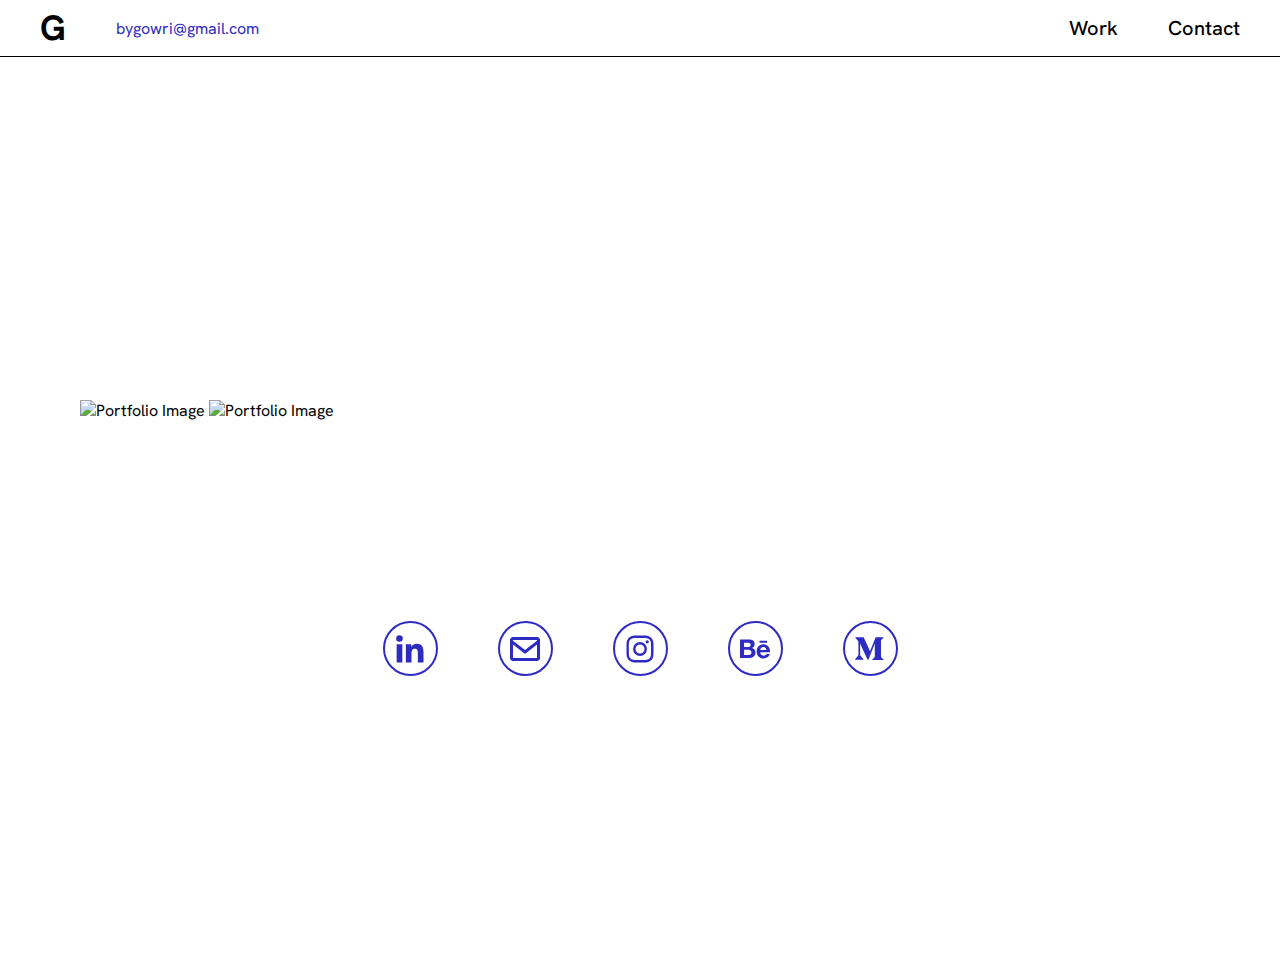
==== Futureartifacts.html @ 72a758ea "Add files via upload" ====
<!DOCTYPE html>
<html>
<head>
    <meta charset="utf-8">
    <title>Gowri</title>
    <meta name="viewport" content="width=device-width, initial-scale=1.0">
    <link rel="stylesheet" href="style.css">
    <link href="https://fonts.googleapis.com/css2?family=Raleway&display=swap" rel="stylesheet">
    <link href='https://unpkg.com/boxicons@2.1.4/css/boxicons.min.css' rel='stylesheet'>
</head>
<body>
<!-- navigation -->
<header>
  <nav class="navbar">
    <div class="max-width">
      <div class="top">
        <div class="lefthome">
          <div class="home"><a href="index.html">G</a></div>
          <div class="mailto"><a href="mailto:bygowri@gmail.com">bygowri@gmail.com</a></div>
          <div class="mailtomobile"><a href="mailto:bygowri@gmail.com">email</a></div>
        </div>
        <a href="#" class="toggle-button">
          <i class="hamburger"><svg xmlns="http://www.w3.org/2000/svg" width="36" height="36" viewBox="0 0 24 24" style="fill: rgba(0, 0, 0, 1);transform: ;msFilter:;"><path d="M4 6h16v2H4zm0 5h16v2H4zm0 5h16v2H4z"></path></svg></i>
        </a>
      </div>
      <ul class="menu">
        <li><a href="#works">Work</a></li>
        <li><a href="#contact">Contact</a></li>
      </ul>
    </div>
  </nav>
</header>

<script src="script.js"></script>

<section class="works" id="works">
  <div class="future-artifacts">
    <div class="misc">
      <img src="portfolioimages/artworks.jpg" alt="Portfolio Image" class="a1">
      <img src="portfolioimages/artworks2.jpg" alt="Portfolio Image" class="a2">
    </div>
  </div>
</section>
<!-- contact section starts here -->
<section class="contact" id="contact">
  <div class="max-width">
      <div class="all-buttonsc">
          <a href="https://www.linkedin.com/in/gowri-s-a887b5228/" target="_blank"><i class="icon"><svg xmlns="http://www.w3.org/2000/svg" width="36" height="36" viewBox="0 0 24 24" style="fill: rgba(46, 43, 195, 1);transform: ;msFilter:;"><circle cx="4.983" cy="5.009" r="2.188"></circle><path d="M9.237 8.855v12.139h3.769v-6.003c0-1.584.298-3.118 2.262-3.118 1.937 0 1.961 1.811 1.961 3.218v5.904H21v-6.657c0-3.27-.704-5.783-4.526-5.783-1.835 0-3.065 1.007-3.568 1.96h-.051v-1.66H9.237zm-6.142 0H6.87v12.139H3.095z"></path></svg></i></a>
          <a href="mailto:bygowri@gmail.com"><i class="icon"><svg xmlns="http://www.w3.org/2000/svg" width="36" height="36" viewBox="0 0 24 24" style="fill: rgba(46, 43, 195, 1);transform: ;msFilter:;"><path d="M20 4H4c-1.103 0-2 .897-2 2v12c0 1.103.897 2 2 2h16c1.103 0 2-.897 2-2V6c0-1.103-.897-2-2-2zm0 2v.511l-8 6.223-8-6.222V6h16zM4 18V9.044l7.386 5.745a.994.994 0 0 0 1.228 0L20 9.044 20.002 18H4z"></path></svg></i></a>
          <a href="https://www.instagram.com/gowri__s/" target="_blank"><i class="icon"><svg xmlns="http://www.w3.org/2000/svg" width="36" height="36" viewBox="0 0 24 24" style="fill: rgba(46, 43, 195, 1);transform: ;msFilter:;"><path d="M11.999 7.377a4.623 4.623 0 1 0 0 9.248 4.623 4.623 0 0 0 0-9.248zm0 7.627a3.004 3.004 0 1 1 0-6.008 3.004 3.004 0 0 1 0 6.008z"></path><circle cx="16.806" cy="7.207" r="1.078"></circle><path d="M20.533 6.111A4.605 4.605 0 0 0 17.9 3.479a6.606 6.606 0 0 0-2.186-.42c-.963-.042-1.268-.054-3.71-.054s-2.755 0-3.71.054a6.554 6.554 0 0 0-2.184.42 4.6 4.6 0 0 0-2.633 2.632 6.585 6.585 0 0 0-.419 2.186c-.043.962-.056 1.267-.056 3.71 0 2.442 0 2.753.056 3.71.015.748.156 1.486.419 2.187a4.61 4.61 0 0 0 2.634 2.632 6.584 6.584 0 0 0 2.185.45c.963.042 1.268.055 3.71.055s2.755 0 3.71-.055a6.615 6.615 0 0 0 2.186-.419 4.613 4.613 0 0 0 2.633-2.633c.263-.7.404-1.438.419-2.186.043-.962.056-1.267.056-3.71s0-2.753-.056-3.71a6.581 6.581 0 0 0-.421-2.217zm-1.218 9.532a5.043 5.043 0 0 1-.311 1.688 2.987 2.987 0 0 1-1.712 1.711 4.985 4.985 0 0 1-1.67.311c-.95.044-1.218.055-3.654.055-2.438 0-2.687 0-3.655-.055a4.96 4.96 0 0 1-1.669-.311 2.985 2.985 0 0 1-1.719-1.711 5.08 5.08 0 0 1-.311-1.669c-.043-.95-.053-1.218-.053-3.654 0-2.437 0-2.686.053-3.655a5.038 5.038 0 0 1 .311-1.687c.305-.789.93-1.41 1.719-1.712a5.01 5.01 0 0 1 1.669-.311c.951-.043 1.218-.055 3.655-.055s2.687 0 3.654.055a4.96 4.96 0 0 1 1.67.311 2.991 2.991 0 0 1 1.712 1.712 5.08 5.08 0 0 1 .311 1.669c.043.951.054 1.218.054 3.655 0 2.436 0 2.698-.043 3.654h-.011z"></path></svg></i></a>
          <a href="https://www.behance.net/gowriii" target="_blank"><i class="icon"><svg xmlns="http://www.w3.org/2000/svg" width="36" height="36" viewBox="0 0 24 24" style="fill: rgba(46, 43, 195, 1);transform: ;msFilter:;"><path d="M7.803 5.731c.589 0 1.119.051 1.605.155.483.103.895.273 1.243.508.343.235.611.547.804.939.187.387.28.871.28 1.443 0 .62-.14 1.138-.421 1.551-.283.414-.7.753-1.256 1.015.757.219 1.318.602 1.69 1.146.374.549.557 1.206.557 1.976 0 .625-.119 1.162-.358 1.613a3.11 3.11 0 0 1-.974 1.114 4.315 4.315 0 0 1-1.399.64 6.287 6.287 0 0 1-1.609.206H2V5.731h5.803zm-.351 4.972c.48 0 .878-.114 1.192-.345.312-.228.463-.604.463-1.119 0-.286-.051-.522-.151-.707a1.114 1.114 0 0 0-.417-.428 1.683 1.683 0 0 0-.597-.215 3.609 3.609 0 0 0-.697-.061H4.71v2.875h2.742zm.151 5.239c.267 0 .521-.023.76-.077.241-.052.455-.136.637-.261.182-.12.332-.283.44-.491.109-.206.162-.475.162-.798 0-.634-.179-1.085-.533-1.358-.355-.27-.831-.404-1.414-.404H4.71v3.39h2.893zm8.565-.041c.367.358.896.538 1.584.538.493 0 .919-.125 1.278-.373.354-.249.57-.515.653-.79h2.155c-.346 1.072-.871 1.838-1.589 2.299-.709.463-1.572.693-2.58.693-.702 0-1.334-.113-1.9-.337a4.033 4.033 0 0 1-1.439-.958 4.37 4.37 0 0 1-.905-1.485 5.433 5.433 0 0 1-.32-1.899c0-.666.111-1.289.329-1.864a4.376 4.376 0 0 1 .934-1.493c.405-.42.885-.751 1.444-.994a4.634 4.634 0 0 1 1.858-.362c.754 0 1.413.146 1.979.44a3.967 3.967 0 0 1 1.39 1.182c.363.493.622 1.058.783 1.691.161.632.217 1.292.171 1.983h-6.431c.001.704.238 1.371.606 1.729zm2.812-4.681c-.291-.322-.783-.496-1.385-.496-.391 0-.714.065-.974.199a1.97 1.97 0 0 0-.62.491 1.772 1.772 0 0 0-.328.628 2.82 2.82 0 0 0-.111.587h3.982c-.058-.624-.272-1.085-.564-1.409zm-3.918-4.663h4.989v1.215h-4.989z"></path></svg></i></a>
          <a href="https://medium.com/@gowri7" target="_blank"><i class="icon"><svg xmlns="http://www.w3.org/2000/svg" width="36" height="36" viewBox="0 0 24 24" style="fill: rgba(46, 43, 195, 1);transform: ;msFilter:;"><path d="M4.285 7.269a.733.733 0 0 0-.24-.619l-1.77-2.133v-.32h5.498l4.25 9.32 3.736-9.32H21v.319l-1.515 1.451a.45.45 0 0 0-.168.425v10.666a.448.448 0 0 0 .168.425l1.479 1.451v.319h-7.436v-.319l1.529-1.487c.152-.15.152-.195.152-.424V8.401L10.95 19.218h-.575L5.417 8.401v7.249c-.041.305.06.612.275.833L7.684 18.9v.319H2.036V18.9l1.992-2.417a.971.971 0 0 0 .257-.833V7.269z"></path></svg></i></a>
      </div>
  </div>
</section>
</body>
</html>
---- style.css ----
@import url('https://fonts.googleapis.com/css2?family=Hanken+Grotesk&display=swap');
.body {
  font-family: 'Hanken Grotesk', sans-serif;
}
* {
  margin: 0;
  padding: 0;
  box-sizing: border-box;
  text-decoration: none;
}


/* navbar styling */
.navbar {
  position: fixed;
  top: 0;
  width: 100%;
  padding: 10px 60px; /* Add padding to the sides */
  background-color: white;
  font-family: 'Hanken Grotesk', sans-serif;
  z-index: 3; /* Add a higher z-index value */
  border-bottom: black solid 1px;
}

.navbar .max-width {
  display: flex;
  flex-direction: row;
  align-items: center;
  justify-content: center;
  padding: 0%;
}

.navbar .top {
  display: flex;
  width: 100%;
  align-items: center;
  justify-content: space-between;
}
.top .lefthome{
  display: inline-flex;
  align-items: center;
}
.home{
  display: inline-flex;
}
.navbar .home a {
  font-size: 35px;
  font-weight: 700;
  color: black;
  cursor: pointer;
  margin-right: 50px;
}
.mailto a{
  text-decoration: none;
  color: #2E2BC3;
}
.mailtomobile{
  display: none;
}
.navbar .menu {
  display: flex;
  flex-direction: row;
  align-items: center;
}

.navbar .menu li {
  list-style: none;
}

.navbar .menu li a {
  color: black;
  font-size: 20px;
  font-weight: 500;
  text-decoration: none;
}

/* home transition*/
.navbar .home a:hover {
  color: #2E2BC3;
}

.navbar .home a:active {
  color: #2E2BC3;
}

.navbar .menu li {
  list-style: none;
  display: inline-block;
  align-items: center;
  position: relative;
}

.navbar .menu li a {
  color: black;
  font-size: 20px;
  font-weight: 500;
  margin-left: 50px;
  position: relative;
}

/* menu transition */
/* .navbar .menu li::after {
  content: '';
  height: 3px;
  width: 0%;
  background-color: #2E2BC3;
  position: absolute;
  left: 0%;
  bottom: -5px;
  transition: 0.5s;
}

.navbar .menu li:hover:after {
  width: 100%;
}

.navbar .menu li:active:after {
  width: 100%;
} */

/* mobile */
/* Position toggle button on the right */
.toggle-button {
  display: none;
  flex-direction: column;
  justify-content: space-between;
}


@media (max-width: 1000px) {
  .toggle-button {
    display: flex;
  }

  .navbar {
    padding: 5px 20px; /* Add padding to the sides */
    align-items: center;
  }
  .navbar .top .lefthome{
    width: 100%;
    justify-content: space-between;
    padding-right: 20px;
  }
  .navbar .home a {
    font-size: 32px;
    font-weight: 700;
    color: black !important;
    cursor: pointer;
  }
  .navbar .home a {
    margin-right: 30px;
  }
  .mailto{
    display: none;
  }
  /* .mailtomobile{
    display: block;
  } */

  .navbar .menu {
    display: none;
    flex-direction: column;
    align-items: center;
    margin: 0px;
    width: 100%;
    height: 100vh; /* Adjust the height as needed */
    justify-content: center;
  }
  .navbar .menu li{
    margin: 40px;
  }
  .navbar .menu li a{
    font-size: 26px;
    margin: 0%;
  }

  .navbar .max-width {
    flex-direction: column;
    justify-content: space-between;
    max-width: 100%;

  }
  .menu.active{
    display: flex;
  }
  #homepage {
    display: block;
    margin-top: 20px; /* Adjust spacing as needed */
  }
  
}
/* tablet */
@media (min-width: 1001px) and (max-width: 1700px) {
    .navbar {
        padding: 5px 40px; /* Add padding to the sides */
      }
}

/* home styling*/
.homepage{
    padding-left: 200px;
    padding-right: 200px;
    font-family: 'Hanken Grotesk', sans-serif;
    max-width: 100%;
    
}
.homepage .container{
    display: flex;
    justify-content: space-between;
    max-width: 100%;
    padding-top: 20px;
}
.left-side{
    max-width: 50%;
    padding-top: 300px;
    padding-right: 80px;
}
.left-side .all-text .text-1{
    font-size: 24px;
    font-weight: 500;
    margin-bottom: 10px;
}
.left-side .all-text .text-2{
    font-size: 70px;
    font-weight: 500;
}
.left-side .all-text .text-2 span{
    font-weight: 700;
}
.left-side .all-text .text-3{
    font-size: 26px;
    font-weight: 600;
    margin-bottom: 25px;
}
.left-side .all-text .text-4{
    font-size: 24px;
    font-weight: 500;
}
/*buttons*/
.all-buttons{
    padding-top: 30px;
    justify-content: space-between;
    display: inline-flex;
    align-items: center;
    width: 55%;
    top: 0;
    z-index: 100;
}
.resume-button {
    display: inline-block;
    padding: 10px 20px;
    font-size: 20px;
    background-color:#2E2BC3;
    color: white;
    text-decoration: none;
    border-radius: 2px;
    font-weight: 500;
}
.all-buttons .social{
    list-style: none;
    display: inline-block;
    align-items: center;
    background-color: white;
}
.all-buttons .social a{
    margin: 0 35px;
}
.container .right-side{
    max-width: 50%;
    padding-top: 50px;
}
.container .right-side img{
    width: 100%;
    height: auto;
    max-width: 100%;
}
.image-wrapper {
  position: relative;
  display: inline-block;
  z-index: 1; /* Add this line */
}
.second-image{
  display: none;
}
.hover-image {
  position: absolute;
  top: 0;
  left: 0;
  opacity: 0;
  transition: opacity 0.3s ease-in-out;
  z-index: 2; /* Add this line */
}

.image-wrapper:hover .hover-image {
  opacity: 1;
}



/* mobile */
@media (max-width: 1000px) {
    /* Reversed layout for mobile devices */
    .homepage{
        padding-left: 20px;
        padding-right: 20px;
    }
    .homepage .container {
      flex-direction: column-reverse;
      align-items: center;
      justify-content: center;
    }
    
    .left-side {
      padding-top: 0;
      padding-right: 0;
      max-width: 100%;
    }
    
    .left-side .all-text,
    .left-side .all-buttons {
      width: 100%;
    }
    .left-side .all-text .text-2{
      font-size: 40px;
      font-weight: 500;
    }
    .left-side .all-text .text-3{
      font-size: 24px;
      font-weight: 600;
      margin-bottom: 25px;
  }
    .all-buttons {
        padding-top: 30px;
        padding-bottom: 30px;
        justify-content: center;
    }
    .all-buttons .social{
        display: none;
    }
    .all-text .text-1{
        text-align: center;
    }
    .all-text .text-2{
        text-align: center;
        margin-bottom: 10px;        
    }
    .all-text .text-3{
        text-align: center;
    }
    .left-side .all-text .text-4{
        font-size: 20px;
        font-weight: 500;
    }
    .container .right-side {
      max-width: 100%;
      margin-bottom: 10px;
    }
    .first-image{
      display: none;
    }
    .hover-image{
      display: none;
    }
    .second-image{
      display: block;
    }

  }
/* tablet */
@media (min-width: 1001px) and (max-width: 1700px) {
    .homepage {
      padding-left: 40px;
      padding-right: 40px;
    }
    .left-side{
        max-width: 50%;
        padding-top: 200px;
        padding-right: 80px;
    }
    .all-buttons .social{
        display: none;
    }
    .left-side .all-text .text-4{
        font-size: 20px;
        font-weight: 500;
    }
  }

/*works section styling*/
.works{
    padding-top: 150px;
    padding-left: 200px;
    padding-right: 200px;
    padding-bottom: 100px;
}
.works .max-width{
    font-family: 'Hanken Grotesk',sans-serif;
    max-width: 100%;
    padding: 0%;
}
.works .max-width .text-2{
    font-size: 40px;
    font-weight: 400;
    margin-bottom: 200px;
}
.works .topic-1{
    background-color: white;
}
.works .works-container{
    display: flex;
    justify-content: space-between;
    margin-bottom: 50px;
    
}
.works .description{
    max-width: 50%;
}
.description .decathlon img{
    max-width: 100%;
    padding-right: 40px;
}
.works .text-and-buttons{
    max-width: 50%;
}
.text-container h1{
    font-size: 30px;
    font-weight: 600;
    margin-bottom: 20px;
    padding-top: 0px;
}
.text-container p{
    font-size: 24px;
    font-weight: 400;
}
.text-container p span{
    font-size: 24px;
    font-weight: 600;
}
.read-behance {
    display: inline-block;
    margin-top: 0px;
    margin-right: 30px;
}
.reading-buttons .read-behance a {
    display: inline-block;
    padding: 8px 20px;
    font-size: 20px;
    border: #2E2BC3 2px solid;
    color: #2E2BC3; /* Update the default font color */
    text-decoration: none;
    border-radius: 2px;
    font-weight: 500;
  }
.works .work-2{
    background-color: bisque;
}

.max-width {
  max-width: 100%;
  margin: 0 auto;
  padding: 0 20px;
}

.image-grid {
  display: grid;
  grid-template-columns: repeat(2, 1fr); /* Two columns with equal width */
  grid-gap: 20px; /* Spacing between images */
}

.image-grid img {
  max-width: 100%; /* Make sure images fit within their container */
  height: auto; /* Maintain aspect ratio */
}
/* mobile */
@media screen and (min-width: 320px) and (max-width: 347px) {
    .read-behance {
      margin-right: 10px; /* Decrease the right margin */
    }
  }
@media (max-width: 1000px) {
    .works{
        padding-top: 100px;
        padding-left: 20px;
        padding-right: 20px;
        padding-bottom: 30px;
    }
    .works .works-container{
        margin-bottom: 100px;
        
    }
    .works .description{
        max-width: 100%;
    }
    .works .text-and-buttons{
        max-width: 100%;
    }
    .works .max-width .text-2{
        font-size: 30px;
        font-weight: 400;
        margin-bottom: 80px;
    }
    .works .works-container{
        flex-direction: column;
        
    }
    .description .decathlon img{
        max-width: 100%;
        padding: 0px;
    }
    .text-container h1{
        font-size: 30px;
        font-weight: 600;
        margin-bottom: 20px;
        padding-top: 20px;
    }
    .text-container p{
        font-size: 20px;
        font-weight: 400;
    }
    .text-container p span{
        font-size: 20px;
        font-weight: 600;
    }
    .read-behance {
      margin-top: 0px;
    }

}
/* tablet */
@media screen and (min-width: 1001px) and (max-width: 1218px) {
    .read-behance {
      margin-right: 10px; /* Decrease the right margin */
    }
  }
@media (min-width: 1001px) and (max-width: 1700px){
    .works{
        padding-top: 200px;
        padding-left: 40px;
        padding-right: 40px;
        padding-bottom: 0px;
    }
    .works .works-container{
        margin-bottom: 100px;
        
    }
    .works .max-width .text-2{
        font-size: 30px;
        font-weight: 400;
        margin-bottom: 80px;
    }
    .description .decathlon img{
        max-width: 100%;
        padding-right: 10px;
    }
    .text-container h1{
        font-size: 30px;
        font-weight: 600;
        margin-bottom: 20px;
        padding-top: 20px;
    }
    .text-container p{
        font-size: 20px;
        font-weight: 400;
    }
    .text-container p span{
        font-size: 20px;
        font-weight: 600;
    }
    
}
/*misc section styling*/
.misc{
    padding-top: 150px;
    padding-left: 200px;
    padding-right: 200px;
    padding-bottom: 100px;
    font-family: 'Hanken Grotesk', sans-serif;
}
.misc .max-width{
    max-width: 100%;
    padding: 0%;
}
.misc .text-2{
    font-size: 40px;
    font-weight: 400;
    margin-bottom: 200px;
    height: auto;
}
.all-images img {
    max-width: 100% !important;
    height: auto;
  }
/* mobile  */
@media (max-width: 1000px) {
    .misc{
        padding-top: 100px;
        padding-left: 20px;
        padding-right: 20px;
        padding-bottom: 30px;
    }
    .misc .max-width .text-2{
        font-size: 30px;
        font-weight: 400;
        margin-bottom: 80px;
    }
}
/* tablet */
@media (min-width: 1001px) and (max-width: 1700px) {
    .misc{
        padding-top: 200px;
        padding-left: 40px;
        padding-right: 40px;
        padding-bottom: 0px;
    }
    .misc .max-width .text-2{
        font-size: 30px;
        font-weight: 400;
        margin-bottom: 80px;
    }
}
  
/*about section styling*/
.about{
    padding-top: 150px;
    padding-left: 200px;
    padding-right: 200px;
    padding-bottom: 100px;
}
.about .max-width{
    font-family: 'Hanken Grotesk', sans-serif;
    max-width: 100%;
    padding: 0%;
}
.about .max-width .text-2{
    font-size: 40px;
    font-weight: 400;
    margin-bottom: 200px;
}
.about-description{
    display: flex;
    justify-content: space-between;
    align-items: center;
}
.about-description .para{
    padding-right: 100px;
    font-size: 24px;
    font-weight: 400;
    max-width: 100%;
}
p{
  margin-bottom: 20px;
}
.photo img{
  max-width: 100%;
}
/* mobile */
@media (max-width: 1000px) {
    .about{
        padding-top: 100px;
        padding-left: 20px;
        padding-right: 20px;
        padding-bottom: 30px;
    }
    .about .max-width .text-2{
        font-size: 30px;
        font-weight: 400;
        margin-bottom: 80px;
    }
    .about-description{
        flex-direction: column;
    }
    .about-description .para{
        padding: 0%;
        font-size: 20px;
        font-weight: 400;
        margin-bottom: 40px;
    }
}
/* tablet */
@media (min-width: 1001px) and (max-width: 1700px) {
    .about{
        padding-top: 200px;
        padding-left: 40px;
        padding-right: 40px;
        padding-bottom: 0px;
    }
    .about .max-width .text-2{
        font-size: 30px;
        font-weight: 400;
        margin-bottom: 80px;
    }
    .about-description .para{
        padding: 0%;
        font-size: 20px;
        font-weight: 400;
        margin-bottom: 40px;
        margin-right: 20px;
    }
}

/* contact styling*/
.contact{
    max-width: 100%;
    padding-top: 150px;
    padding-left: 200px;
    padding-right: 200px;
    padding-bottom: 400px;
}
.contact .max-width{
    font-family: 'Hanken Grotesk', sans-serif;
    padding: 0%;
}
.contact .text-2{
    font-size: 40px;
    font-weight: 400;
    margin-bottom: 270px;
}
.contact .all-buttonsc{
    display: flex;
    justify-content: center;
    gap: 60px;
    max-width: 100%;
}
/* CSS code for blue outline circle with white icon on hover */
.icon {
    display: flex;
    justify-content: center;
    align-items: center;
    width: 55px; /* Adjust the size as needed */
    height: 55px; /* Adjust the size as needed */
    border: 2px solid #2E2BC3; /* Adjust the border color */
    border-radius: 50%; /* Make it a circle */
    text-align: center;
    transition: all 0.3s ease; /* Add smooth transition effect */
  }
  
  .icon svg {
    fill: #2E2BC3; /* Set the default fill color to blue */
  }
  
  .icon:hover {
    background-color: #2E2BC3; /* Change the background color to blue on hover */
    border-color: #2E2BC3; /* Change the border color to blue on hover */
  }
  
  .icon:hover svg {
    fill: white !important; /* Change the icon color to white on hover */
  }
/* mobile */
@media screen and (max-width: 420px) {
    .contact .all-buttonsc {
      flex-direction: column; /* Stack icons vertically */
      align-items: center; /* Center the icons horizontally */
    }
    
    .contact .all-buttonsc .icon {
      margin-bottom: 20px; /* Add some spacing between icons */
    }
    
    .contact .all-buttonsc .icon:last-child {
      margin-bottom: 0; /* Remove bottom margin from the last icon */
    }
  }
  
  @media (max-width: 1000px) {
    .contact {
      padding-top: 100px;
      padding-left: 20px;
      padding-right: 20px;
      padding-bottom: 80px;
    }
    
    .contact .max-width .text-2 {
      font-size: 30px;
      font-weight: 400;
      margin-bottom: 80px;
    }
    
    .contact .all-buttonsc {
      display: flex;
      justify-content: center;
      gap: 30px;
      max-width: 100%;
    }
  }
/* tablet */
@media (min-width: 1001px) and (max-width: 1700px) {
    .contact {
        padding-top: 200px;
        padding-left: 40px;
        padding-right: 40px;
        padding-bottom: 300px;;
      }
      
      .contact .max-width .text-2 {
        font-size: 30px;
        font-weight: 400;
        margin-bottom: 250px;
      }
}
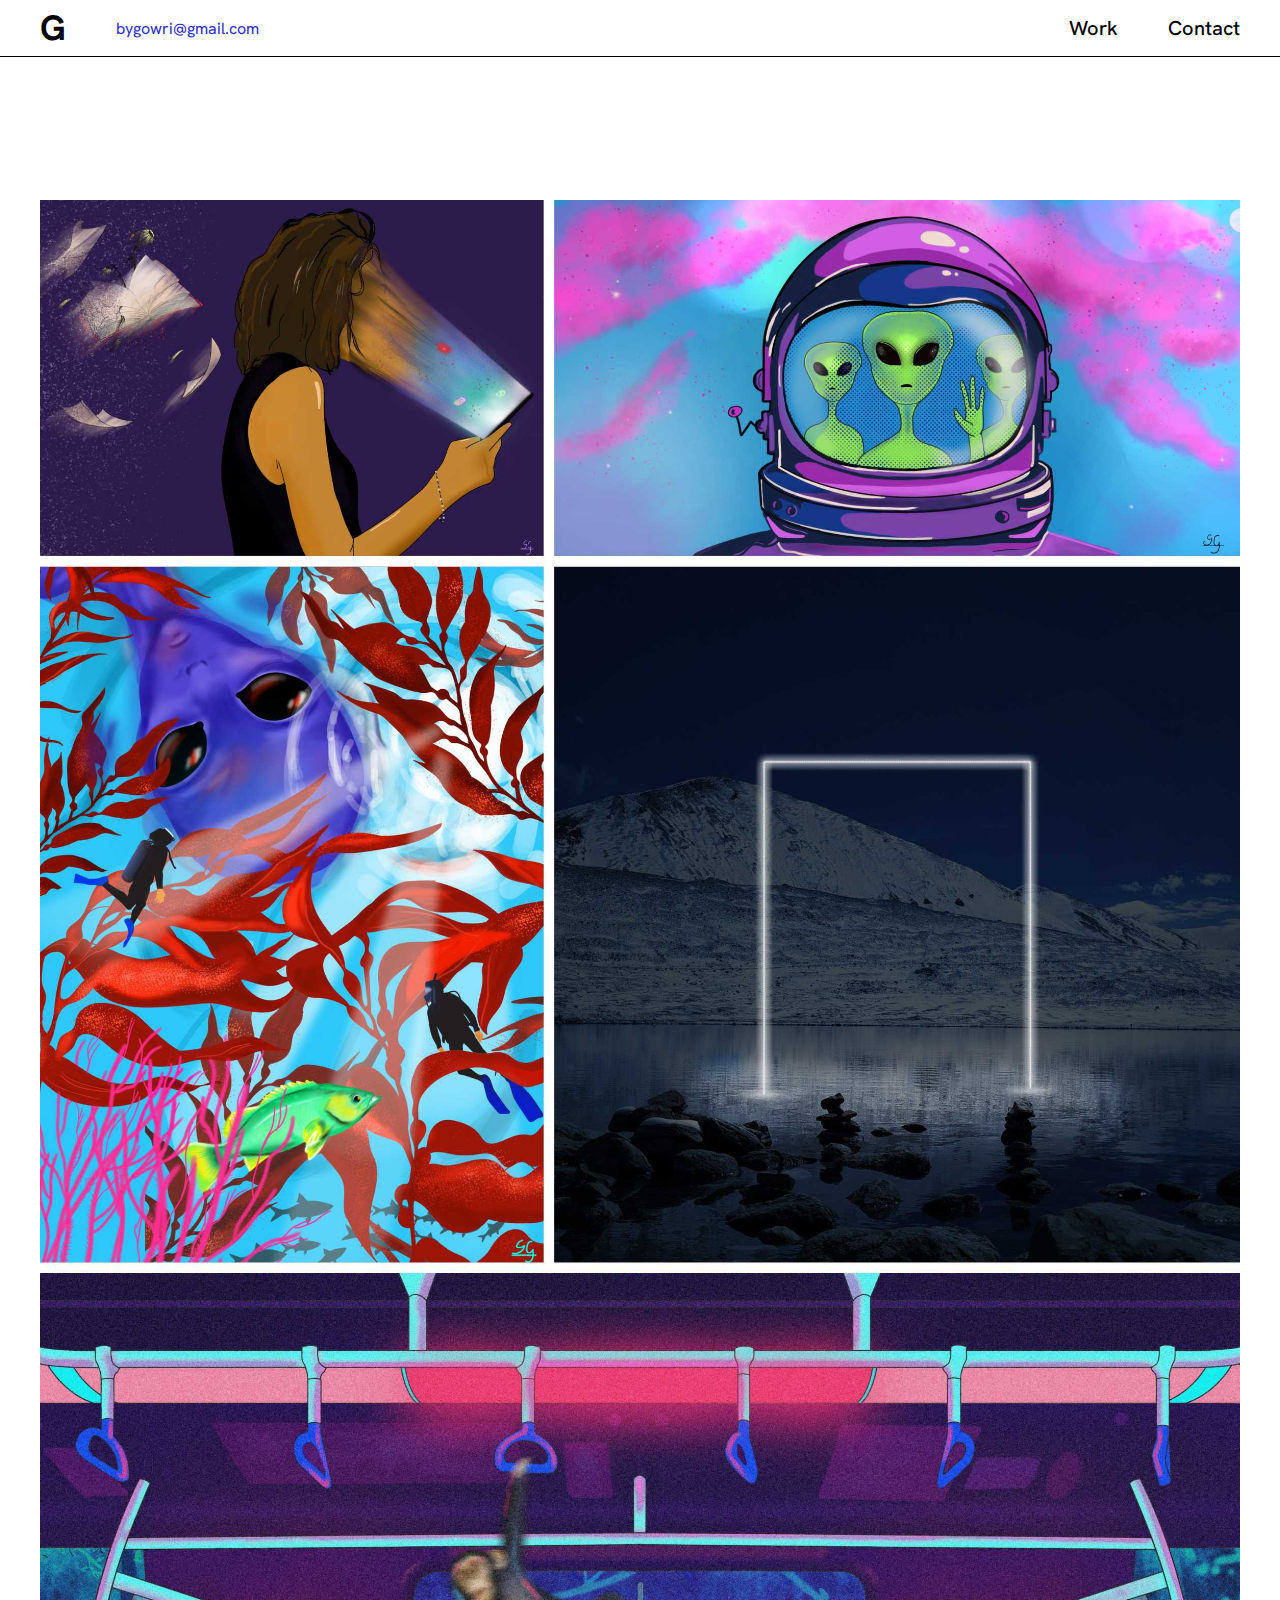
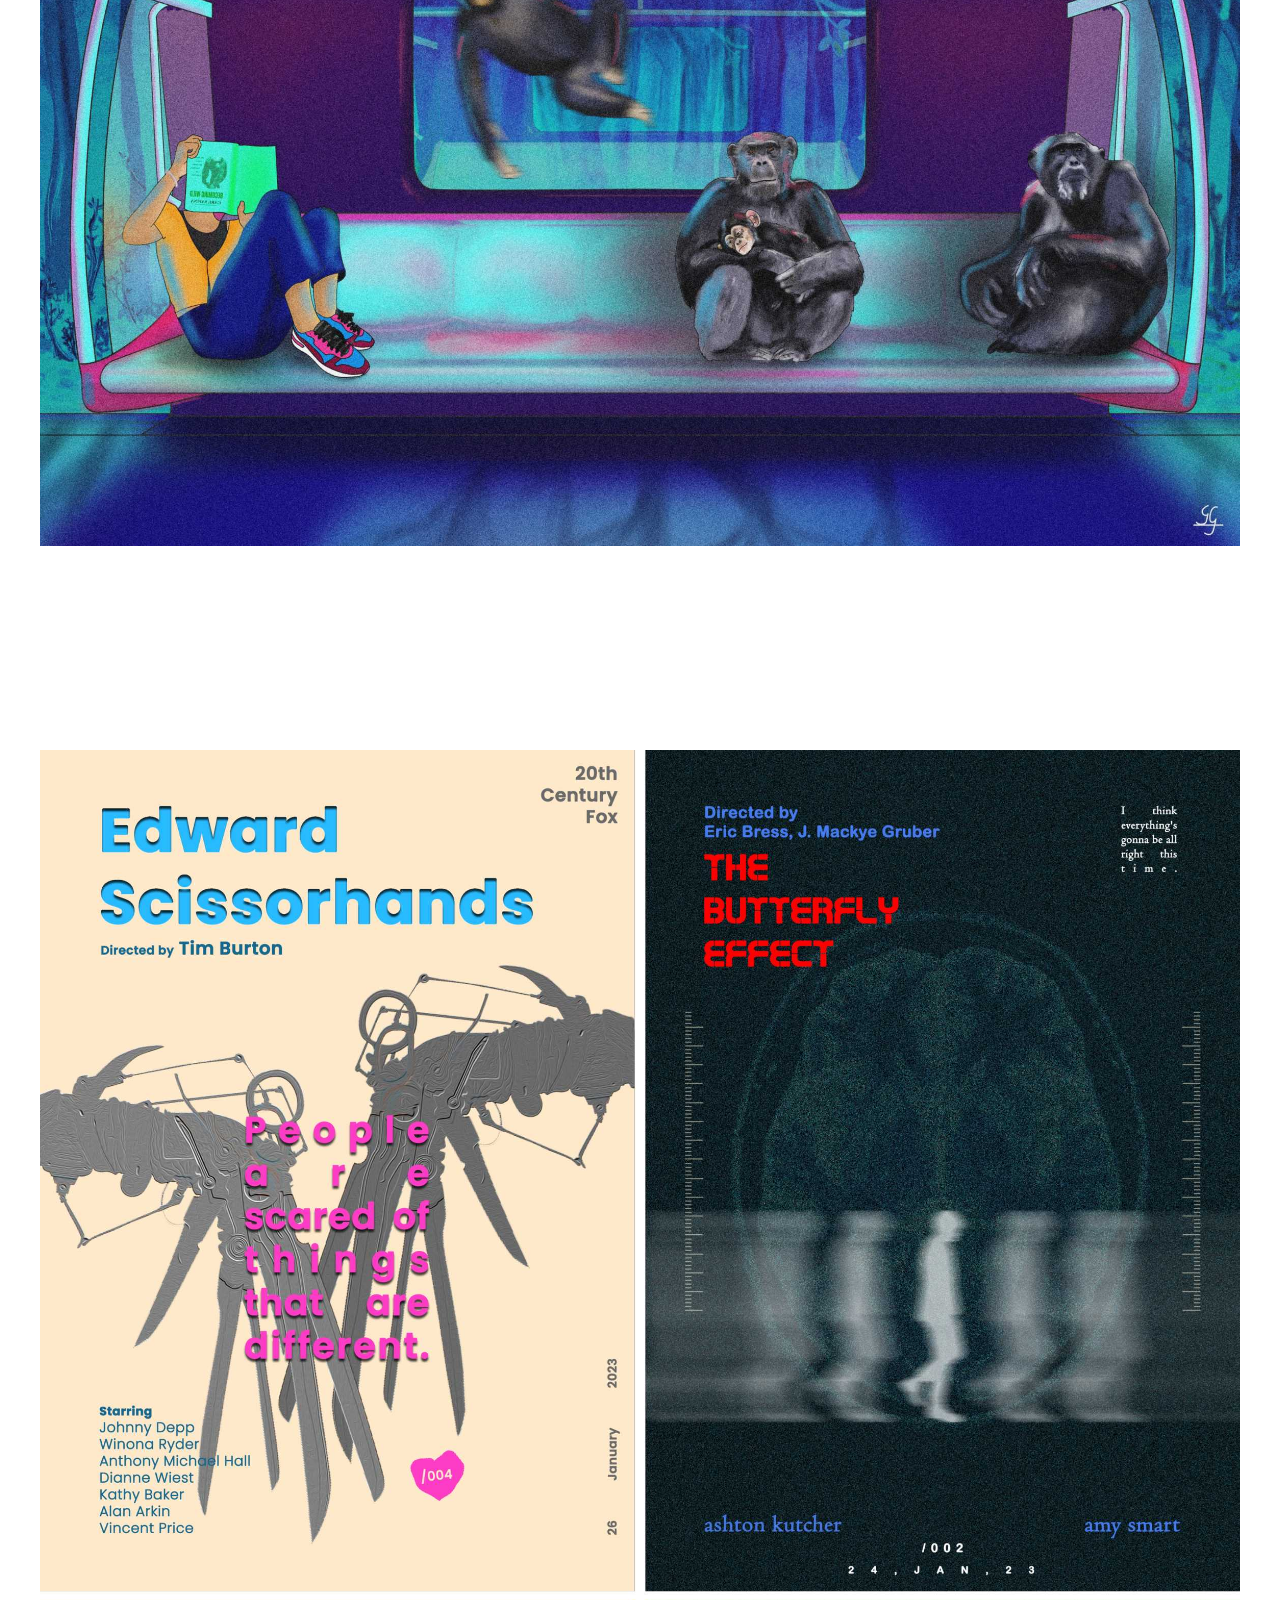
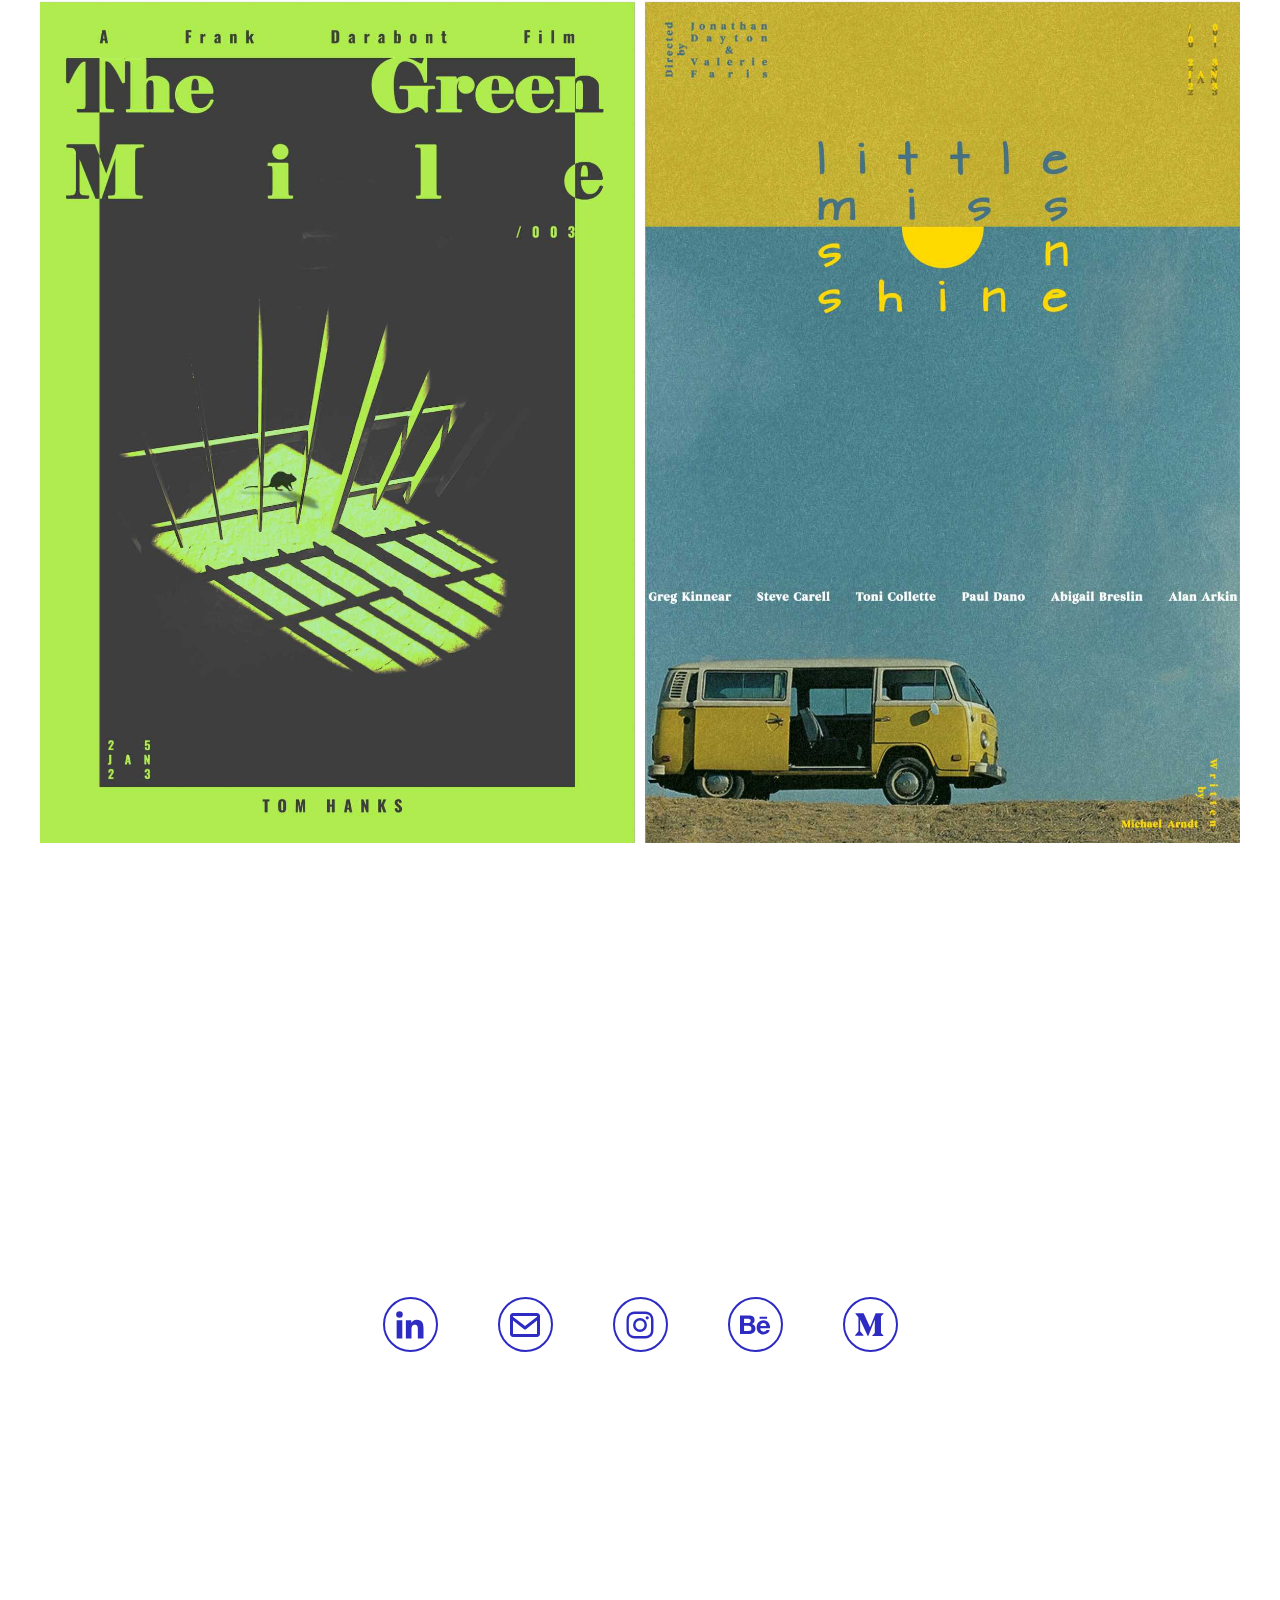
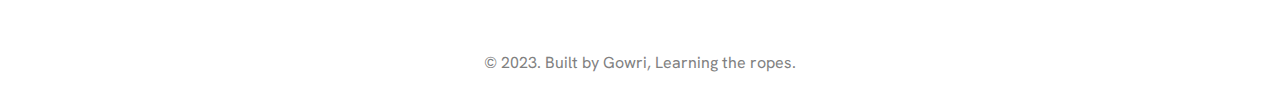
==== commit 51239fd4: "footer for other works" ====
--- a/Futureartifacts.html
+++ b/Futureartifacts.html
@@ -54,4 +54,7 @@
   </div>
 </section>
 </body>
+<footer>
+  <p>&copy; 2023. Built by Gowri, Learning the ropes.</p>
+</footer>
 </html>--- a/style.css
+++ b/style.css
@@ -8,7 +8,6 @@
   box-sizing: border-box;
   text-decoration: none;
 }
-
 
 /* navbar styling */
 .navbar {
@@ -16,7 +15,7 @@
   top: 0;
   width: 100%;
   padding: 10px 60px; /* Add padding to the sides */
-  background-color: white;
+  background-color: #ffffff;
   font-family: 'Hanken Grotesk', sans-serif;
   z-index: 3; /* Add a higher z-index value */
   border-bottom: black solid 1px;
@@ -98,26 +97,6 @@
   position: relative;
 }
 
-/* menu transition */
-/* .navbar .menu li::after {
-  content: '';
-  height: 3px;
-  width: 0%;
-  background-color: #2E2BC3;
-  position: absolute;
-  left: 0%;
-  bottom: -5px;
-  transition: 0.5s;
-}
-
-.navbar .menu li:hover:after {
-  width: 100%;
-}
-
-.navbar .menu li:active:after {
-  width: 100%;
-} */
-
 /* mobile */
 /* Position toggle button on the right */
 .toggle-button {
@@ -153,9 +132,6 @@
   .mailto{
     display: none;
   }
-  /* .mailtomobile{
-    display: block;
-  } */
 
   .navbar .menu {
     display: none;
@@ -202,6 +178,7 @@
     padding-right: 200px;
     font-family: 'Hanken Grotesk', sans-serif;
     max-width: 100%;
+    background-color: #ffffff;
     
 }
 .homepage .container{
@@ -401,7 +378,7 @@
 .works .max-width .text-2{
     font-size: 40px;
     font-weight: 400;
-    margin-bottom: 200px;
+    margin-bottom: 80px;
 }
 .works .topic-1{
     background-color: white;
@@ -413,12 +390,30 @@
     
 }
 .works .description{
-    max-width: 50%;
+    max-width: 60%;
 }
 .description .decathlon img{
     max-width: 100%;
     padding-right: 40px;
 }
+.description .decathlon1 img{
+  max-width: 100%;
+  padding-right: 40px;
+}
+/* CSS for the hover effect */
+.image .decathlon1 img {
+  display: none;
+}
+
+.image:hover .decathlon img {
+  display: none;
+}
+
+.image:hover .decathlon1 img {
+  display: inline-block;
+}
+
+
 .works .text-and-buttons{
     max-width: 50%;
 }
@@ -427,6 +422,7 @@
     font-weight: 600;
     margin-bottom: 20px;
     padding-top: 0px;
+    border-bottom: black solid 1px;
 }
 .text-container p{
     font-size: 24px;
@@ -471,6 +467,41 @@
   max-width: 100%; /* Make sure images fit within their container */
   height: auto; /* Maintain aspect ratio */
 }
+.otherprojects{
+  margin-top: 200px;
+}
+.row-2 {
+  display: flex;
+  justify-content: space-between;
+  align-items: center;
+  gap: 80px;
+}
+
+.work-container {
+  width: 100%;
+}
+
+.text-container {
+  margin-bottom: 0px;
+}
+.otherprojects .text-container h2{
+  margin-top: 10px;
+  border-bottom: 1px solid black;
+  margin-bottom: 20px;
+}
+
+.image-container img {
+  width: 100%;
+  height: auto;
+  max-width: 100%;
+}
+.future-artifacts img{
+  max-width: 100%;
+}
+.a1{
+  margin-bottom: 200px;
+}
+
 /* mobile */
 @media screen and (min-width: 320px) and (max-width: 347px) {
     .read-behance {
@@ -524,6 +555,11 @@
     .read-behance {
       margin-top: 0px;
     }
+    .row-2{
+      flex-direction: column;
+    }
+    
+
 
 }
 /* tablet */
@@ -567,56 +603,6 @@
         font-weight: 600;
     }
     
-}
-/*misc section styling*/
-.misc{
-    padding-top: 150px;
-    padding-left: 200px;
-    padding-right: 200px;
-    padding-bottom: 100px;
-    font-family: 'Hanken Grotesk', sans-serif;
-}
-.misc .max-width{
-    max-width: 100%;
-    padding: 0%;
-}
-.misc .text-2{
-    font-size: 40px;
-    font-weight: 400;
-    margin-bottom: 200px;
-    height: auto;
-}
-.all-images img {
-    max-width: 100% !important;
-    height: auto;
-  }
-/* mobile  */
-@media (max-width: 1000px) {
-    .misc{
-        padding-top: 100px;
-        padding-left: 20px;
-        padding-right: 20px;
-        padding-bottom: 30px;
-    }
-    .misc .max-width .text-2{
-        font-size: 30px;
-        font-weight: 400;
-        margin-bottom: 80px;
-    }
-}
-/* tablet */
-@media (min-width: 1001px) and (max-width: 1700px) {
-    .misc{
-        padding-top: 200px;
-        padding-left: 40px;
-        padding-right: 40px;
-        padding-bottom: 0px;
-    }
-    .misc .max-width .text-2{
-        font-size: 30px;
-        font-weight: 400;
-        margin-bottom: 80px;
-    }
 }
   
 /*about section styling*/
@@ -634,7 +620,7 @@
 .about .max-width .text-2{
     font-size: 40px;
     font-weight: 400;
-    margin-bottom: 200px;
+    margin-bottom: 80px;
 }
 .about-description{
     display: flex;
@@ -701,7 +687,7 @@
 /* contact styling*/
 .contact{
     max-width: 100%;
-    padding-top: 150px;
+    padding-top: 450px;
     padding-left: 200px;
     padding-right: 200px;
     padding-bottom: 400px;
@@ -786,7 +772,7 @@
 /* tablet */
 @media (min-width: 1001px) and (max-width: 1700px) {
     .contact {
-        padding-top: 200px;
+        padding-top: 450px;
         padding-left: 40px;
         padding-right: 40px;
         padding-bottom: 300px;;
@@ -797,4 +783,11 @@
         font-weight: 400;
         margin-bottom: 250px;
       }
+}
+
+/* footer */
+footer {
+  text-align: center;
+  font-family: 'Hanken Grotesk';
+  color: grey;
 }